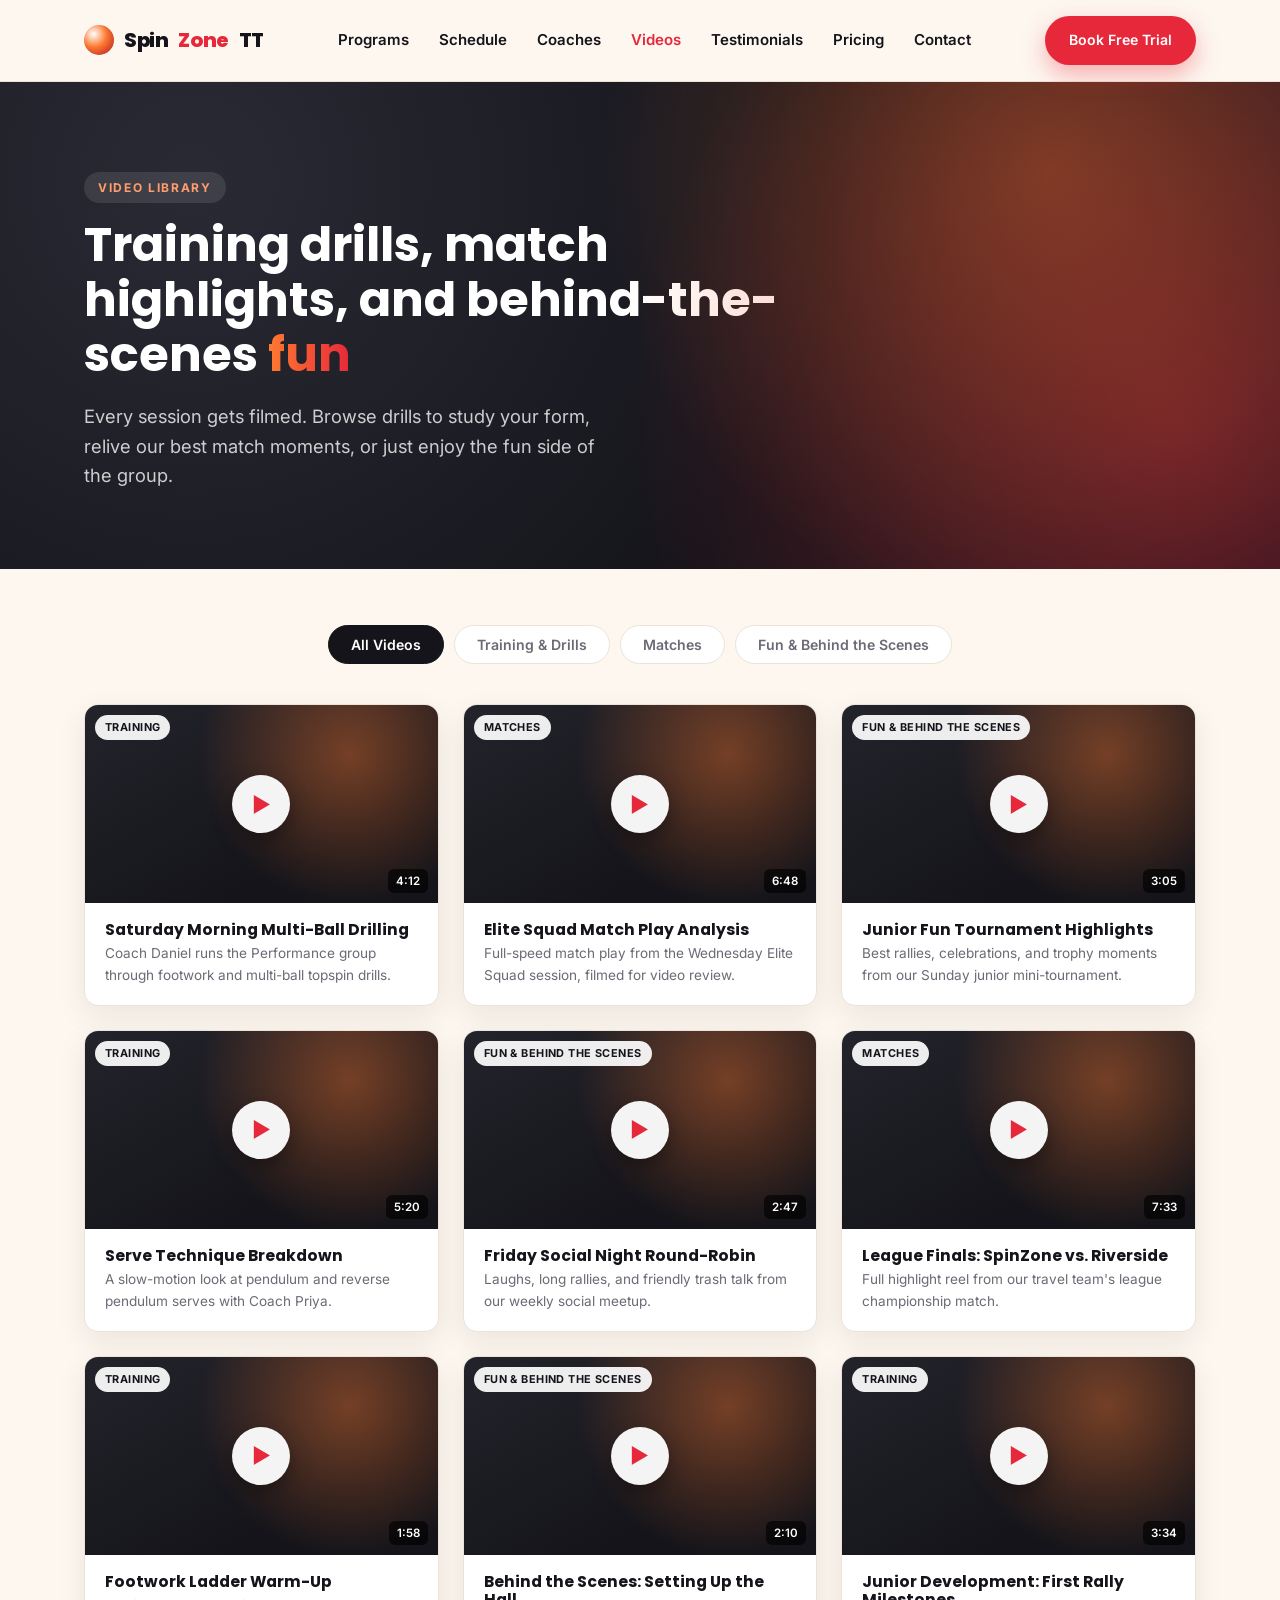
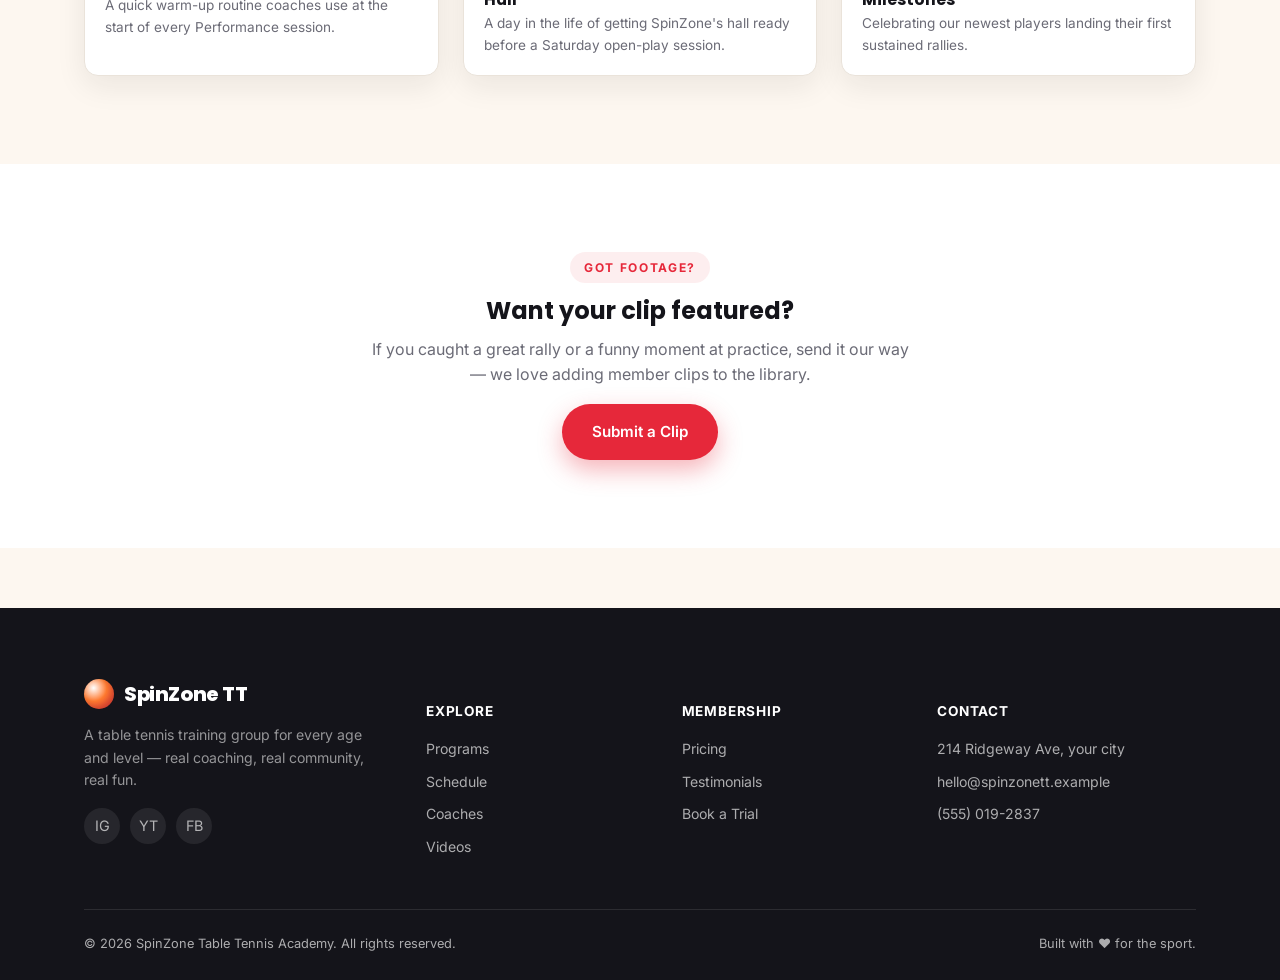
==== videos.html @ 0385227a "Add table tennis group training website Static site (no build tools) with a homepage covering hero, " ====
<!DOCTYPE html>
<html lang="en">
<head>
<meta charset="UTF-8">
<meta name="viewport" content="width=device-width, initial-scale=1.0">
<title>Training &amp; Fun Videos — SpinZone Table Tennis Academy</title>
<meta name="description" content="Watch training drills, match highlights, and behind-the-scenes fun from SpinZone Table Tennis Academy's group sessions.">
<link rel="icon" href="data:image/svg+xml,<svg xmlns=%22http://www.w3.org/2000/svg%22 viewBox=%220 0 100 100%22><circle cx=%2250%22 cy=%2250%22 r=%2245%22 fill=%22%23e6283a%22/></svg>">
<link rel="preconnect" href="https://fonts.googleapis.com">
<link href="https://fonts.googleapis.com/css2?family=Inter:wght@400;500;600;700&family=Poppins:wght@600;700;800&display=swap" rel="stylesheet">
<link rel="stylesheet" href="css/style.css">
</head>
<body>

<header class="site-header">
  <nav class="nav">
    <a href="index.html" class="brand"><span class="ball"></span>Spin<span class="hl">Zone</span> TT</a>
    <ul class="nav-links" id="navLinks">
      <li><a href="index.html#programs">Programs</a></li>
      <li><a href="index.html#schedule">Schedule</a></li>
      <li><a href="index.html#coaches">Coaches</a></li>
      <li><a href="videos.html">Videos</a></li>
      <li><a href="index.html#testimonials">Testimonials</a></li>
      <li><a href="index.html#pricing">Pricing</a></li>
      <li><a href="index.html#contact">Contact</a></li>
      <li class="mobile-cta"><a href="index.html#contact" class="btn btn-primary btn-block">Book Free Trial</a></li>
    </ul>
    <div class="nav-cta">
      <a href="index.html#contact" class="btn btn-primary">Book Free Trial</a>
      <button class="nav-toggle" id="navToggle" aria-label="Toggle menu">
        <span></span><span></span><span></span>
      </button>
    </div>
  </nav>
</header>

<section class="hero" style="padding:90px 0 60px;">
  <div class="container">
    <span class="eyebrow" style="background:rgba(255,255,255,0.1); color:#ff9d6c;">Video Library</span>
    <h1 style="font-size:clamp(2rem, 4vw, 3rem); max-width:700px;">Training drills, match highlights, and behind-the-scenes <em>fun</em></h1>
    <p class="lead">Every session gets filmed. Browse drills to study your form, relive our best match moments, or just enjoy the fun side of the group.</p>
  </div>
</section>

<section style="padding-top:56px;">
  <div class="container">
    <div class="video-tabs">
      <button class="video-tab active" data-filter="all">All Videos</button>
      <button class="video-tab" data-filter="training">Training &amp; Drills</button>
      <button class="video-tab" data-filter="matches">Matches</button>
      <button class="video-tab" data-filter="fun">Fun &amp; Behind the Scenes</button>
    </div>
    <div class="video-grid" id="videoGrid"></div>
  </div>
</section>

<section class="section-alt">
  <div class="container" style="text-align:center; max-width:600px;">
    <span class="eyebrow">Got Footage?</span>
    <h2>Want your clip featured?</h2>
    <p>If you caught a great rally or a funny moment at practice, send it our way — we love adding member clips to the library.</p>
    <a href="index.html#contact" class="btn btn-primary">Submit a Clip</a>
  </div>
</section>

<footer class="site-footer">
  <div class="container">
    <div class="footer-grid">
      <div>
        <a href="index.html" class="brand"><span class="ball"></span>SpinZone TT</a>
        <p>A table tennis training group for every age and level — real coaching, real community, real fun.</p>
        <div class="footer-social">
          <a href="#" aria-label="Instagram">IG</a>
          <a href="#" aria-label="YouTube">YT</a>
          <a href="#" aria-label="Facebook">FB</a>
        </div>
      </div>
      <div class="footer-col">
        <h5>Explore</h5>
        <ul>
          <li><a href="index.html#programs">Programs</a></li>
          <li><a href="index.html#schedule">Schedule</a></li>
          <li><a href="index.html#coaches">Coaches</a></li>
          <li><a href="videos.html">Videos</a></li>
        </ul>
      </div>
      <div class="footer-col">
        <h5>Membership</h5>
        <ul>
          <li><a href="index.html#pricing">Pricing</a></li>
          <li><a href="index.html#testimonials">Testimonials</a></li>
          <li><a href="index.html#contact">Book a Trial</a></li>
        </ul>
      </div>
      <div class="footer-col">
        <h5>Contact</h5>
        <ul>
          <li>214 Ridgeway Ave, your city</li>
          <li>hello@spinzonett.example</li>
          <li>(555) 019-2837</li>
        </ul>
      </div>
    </div>
    <div class="footer-bottom">
      <span>© <span id="year"></span> SpinZone Table Tennis Academy. All rights reserved.</span>
      <span>Built with ♥ for the sport.</span>
    </div>
  </div>
</footer>

<!-- Lightbox -->
<div class="lightbox" id="lightbox">
  <div class="lightbox-inner">
    <div class="lightbox-frame" id="lightboxFrame"></div>
    <div class="lightbox-caption">
      <button class="lightbox-close" id="lightboxClose">✕</button>
      <h4 id="lightboxTitle"></h4>
      <p id="lightboxDesc"></p>
    </div>
  </div>
</div>

<script src="js/videos-data.js"></script>
<script src="js/main.js"></script>
</body>
</html>
---- css/style.css ----
/* =========================================================
   SpinZone Table Tennis Academy — stylesheet
   Color system:
     --red     : primary brand / paddle red
     --black   : ink / headings / footer
     --orange  : accent / ball orange
     --cream   : soft background
========================================================= */

:root {
  --red: #e6283a;
  --red-dark: #b81c2b;
  --black: #14141a;
  --charcoal: #23232b;
  --orange: #ff7a30;
  --cream: #fdf7f0;
  --gray: #6b6b76;
  --line: #eae3da;
  --white: #ffffff;

  --radius: 14px;
  --shadow: 0 10px 30px rgba(20, 20, 26, 0.08);
  --shadow-lg: 0 20px 50px rgba(20, 20, 26, 0.16);

  --container: 1160px;
  --transition: 0.25s ease;
}

* { box-sizing: border-box; }
html { scroll-behavior: smooth; }

body {
  margin: 0;
  font-family: 'Inter', -apple-system, BlinkMacSystemFont, 'Segoe UI', sans-serif;
  color: var(--black);
  background: var(--cream);
  line-height: 1.6;
  -webkit-font-smoothing: antialiased;
}

h1, h2, h3, h4 {
  font-family: 'Poppins', 'Inter', sans-serif;
  font-weight: 700;
  line-height: 1.15;
  margin: 0 0 0.5em;
}

p { margin: 0 0 1em; color: var(--gray); }
a { color: inherit; text-decoration: none; }
img { max-width: 100%; display: block; }
ul { list-style: none; margin: 0; padding: 0; }
button { font-family: inherit; cursor: pointer; }

.container {
  width: 100%;
  max-width: var(--container);
  margin: 0 auto;
  padding: 0 24px;
}

.eyebrow {
  display: inline-block;
  font-size: 0.75rem;
  font-weight: 700;
  letter-spacing: 0.14em;
  text-transform: uppercase;
  color: var(--red);
  background: rgba(230, 40, 58, 0.08);
  padding: 6px 14px;
  border-radius: 999px;
  margin-bottom: 14px;
}

.section-head {
  max-width: 640px;
  margin: 0 auto 48px;
  text-align: center;
}
.section-head h2 { font-size: clamp(1.7rem, 3vw, 2.4rem); }
.section-head p { font-size: 1.05rem; }

section { padding: 88px 0; }
.section-alt { background: var(--white); }

/* ---------- Buttons ---------- */
.btn {
  display: inline-flex;
  align-items: center;
  justify-content: center;
  gap: 8px;
  padding: 14px 28px;
  border-radius: 999px;
  font-weight: 600;
  font-size: 0.95rem;
  border: 2px solid transparent;
  transition: transform var(--transition), box-shadow var(--transition), background var(--transition), color var(--transition);
  white-space: nowrap;
}
.btn:active { transform: translateY(1px); }

.btn-primary {
  background: var(--red);
  color: var(--white);
  box-shadow: 0 10px 24px rgba(230, 40, 58, 0.35);
}
.btn-primary:hover { background: var(--red-dark); transform: translateY(-2px); box-shadow: 0 14px 30px rgba(230, 40, 58, 0.4); }

.btn-outline {
  background: transparent;
  border-color: rgba(255,255,255,0.6);
  color: var(--white);
}
.btn-outline:hover { background: rgba(255,255,255,0.12); transform: translateY(-2px); }

.btn-dark {
  background: var(--black);
  color: var(--white);
}
.btn-dark:hover { background: var(--charcoal); transform: translateY(-2px); }

.btn-block { width: 100%; }

/* ---------- Header / Nav ---------- */
.site-header {
  position: sticky;
  top: 0;
  z-index: 500;
  background: rgba(253, 247, 240, 0.9);
  backdrop-filter: blur(10px);
  border-bottom: 1px solid var(--line);
}

.nav {
  display: flex;
  align-items: center;
  justify-content: space-between;
  padding: 16px 24px;
  max-width: var(--container);
  margin: 0 auto;
}

.brand {
  display: flex;
  align-items: center;
  gap: 10px;
  font-family: 'Poppins', sans-serif;
  font-weight: 800;
  font-size: 1.25rem;
  letter-spacing: -0.02em;
}
.brand .ball {
  width: 30px; height: 30px;
  border-radius: 50%;
  background: radial-gradient(circle at 32% 30%, #fff 0%, var(--orange) 45%, var(--red) 100%);
  box-shadow: inset -3px -3px 6px rgba(0,0,0,0.15);
  flex-shrink: 0;
}
.brand span.hl { color: var(--red); }

.nav-links {
  display: flex;
  align-items: center;
  gap: 30px;
}
.nav-links a {
  font-weight: 600;
  font-size: 0.94rem;
  color: var(--black);
  position: relative;
  padding: 4px 0;
}
.nav-links a.active,
.nav-links a:hover { color: var(--red); }

.nav-cta { display: flex; align-items: center; gap: 14px; }
.nav-cta .btn { padding: 11px 22px; font-size: 0.88rem; }

.nav-toggle {
  display: none;
  background: none;
  border: none;
  flex-direction: column;
  gap: 5px;
  padding: 6px;
}
.nav-toggle span {
  width: 24px; height: 2px; background: var(--black); border-radius: 2px;
}

.nav-links .mobile-cta { display: none; }

/* ---------- Hero ---------- */
.hero {
  position: relative;
  overflow: hidden;
  background: radial-gradient(circle at 15% 20%, #2a2a35 0%, var(--black) 55%);
  color: var(--white);
  padding: 120px 0 100px;
}
.hero::before {
  content: "";
  position: absolute;
  inset: 0;
  background-image:
    radial-gradient(circle at 82% 18%, rgba(255,122,48,0.35), transparent 40%),
    radial-gradient(circle at 92% 70%, rgba(230,40,58,0.4), transparent 45%);
  pointer-events: none;
}
.hero-grid {
  position: relative;
  display: grid;
  grid-template-columns: 1.1fr 0.9fr;
  gap: 50px;
  align-items: center;
}
.hero h1 {
  font-size: clamp(2.4rem, 5vw, 3.6rem);
  margin-bottom: 20px;
}
.hero h1 em {
  font-style: normal;
  background: linear-gradient(90deg, var(--orange), var(--red));
  -webkit-background-clip: text;
  background-clip: text;
  color: transparent;
}
.hero p.lead {
  font-size: 1.15rem;
  color: rgba(255,255,255,0.78);
  max-width: 520px;
}
.hero-actions {
  display: flex;
  gap: 16px;
  margin-top: 32px;
  flex-wrap: wrap;
}
.hero-stats {
  display: flex;
  gap: 34px;
  margin-top: 48px;
  flex-wrap: wrap;
}
.hero-stats div strong {
  display: block;
  font-family: 'Poppins', sans-serif;
  font-size: 1.7rem;
  color: var(--white);
}
.hero-stats div span {
  font-size: 0.82rem;
  color: rgba(255,255,255,0.6);
  text-transform: uppercase;
  letter-spacing: 0.06em;
}

.hero-visual {
  position: relative;
  aspect-ratio: 4/5;
  border-radius: 24px;
  background:
    linear-gradient(160deg, rgba(255,122,48,0.9), rgba(230,40,58,0.85)),
    repeating-linear-gradient(45deg, rgba(255,255,255,0.05) 0 2px, transparent 2px 10px);
  box-shadow: var(--shadow-lg);
  display: flex;
  align-items: flex-end;
  padding: 26px;
  overflow: hidden;
}
.hero-visual .table-lines {
  position: absolute; inset: 18px;
  border: 3px solid rgba(255,255,255,0.55);
  border-radius: 10px;
}
.hero-visual .table-lines::after {
  content: "";
  position: absolute; left: 50%; top: 0; bottom: 0;
  width: 3px; background: rgba(255,255,255,0.55); transform: translateX(-50%);
}
.hero-visual .net {
  position: absolute; left: 12px; right: 12px; top: 50%;
  height: 34px; transform: translateY(-50%);
  background: repeating-linear-gradient(90deg, rgba(255,255,255,0.5) 0 2px, transparent 2px 8px);
  border-top: 2px solid rgba(255,255,255,0.7);
  border-bottom: 2px solid rgba(255,255,255,0.7);
}
.hero-visual .play-badge {
  position: relative;
  z-index: 2;
  display: flex;
  align-items: center;
  gap: 12px;
  background: rgba(20,20,26,0.55);
  backdrop-filter: blur(6px);
  padding: 12px 18px;
  border-radius: 999px;
  color: var(--white);
  font-weight: 600;
  font-size: 0.9rem;
}
.hero-visual .play-badge .dot {
  width: 34px; height: 34px; border-radius: 50%;
  background: var(--white); color: var(--red);
  display: flex; align-items: center; justify-content: center;
  flex-shrink: 0;
}

/* ---------- Marquee / logos strip ---------- */
.strip {
  background: var(--black);
  color: rgba(255,255,255,0.55);
  padding: 18px 0;
  font-size: 0.82rem;
  letter-spacing: 0.08em;
  text-transform: uppercase;
  text-align: center;
}

/* ---------- Cards grid (Programs) ---------- */
.grid-3 {
  display: grid;
  grid-template-columns: repeat(3, 1fr);
  gap: 26px;
}
.grid-2 {
  display: grid;
  grid-template-columns: repeat(2, 1fr);
  gap: 26px;
}
.grid-4 {
  display: grid;
  grid-template-columns: repeat(4, 1fr);
  gap: 22px;
}

.card {
  background: var(--white);
  border-radius: var(--radius);
  padding: 30px;
  box-shadow: var(--shadow);
  border: 1px solid var(--line);
  transition: transform var(--transition), box-shadow var(--transition);
}
.card:hover { transform: translateY(-6px); box-shadow: var(--shadow-lg); }

.program-card .icon {
  width: 52px; height: 52px;
  border-radius: 14px;
  background: linear-gradient(135deg, var(--orange), var(--red));
  display: flex; align-items: center; justify-content: center;
  color: var(--white);
  margin-bottom: 18px;
  font-size: 1.4rem;
}
.program-card h3 { font-size: 1.15rem; }
.program-card .tag {
  display: inline-block;
  font-size: 0.72rem;
  font-weight: 700;
  color: var(--red);
  background: rgba(230,40,58,0.08);
  padding: 4px 10px;
  border-radius: 999px;
  margin-bottom: 14px;
  text-transform: uppercase;
  letter-spacing: 0.05em;
}
.program-card ul { margin-top: 14px; }
.program-card li {
  display: flex; align-items: flex-start; gap: 8px;
  font-size: 0.9rem; color: var(--gray); margin-bottom: 8px;
}
.program-card li::before { content: "\2713"; color: var(--red); font-weight: 700; }

/* ---------- Features ---------- */
.feature {
  display: flex;
  gap: 18px;
  align-items: flex-start;
}
.feature .icon {
  width: 46px; height: 46px; flex-shrink: 0;
  border-radius: 12px;
  background: var(--black);
  color: var(--orange);
  display: flex; align-items: center; justify-content: center;
  font-size: 1.2rem;
}
.feature h4 { font-size: 1.02rem; margin-bottom: 4px; }
.feature p { font-size: 0.92rem; margin-bottom: 0; }

/* ---------- Schedule ---------- */
.schedule-table {
  width: 100%;
  border-collapse: collapse;
  background: var(--white);
  border-radius: var(--radius);
  overflow: hidden;
  box-shadow: var(--shadow);
}
.schedule-table th, .schedule-table td {
  padding: 16px 18px;
  text-align: left;
  border-bottom: 1px solid var(--line);
  font-size: 0.92rem;
}
.schedule-table th {
  background: var(--black);
  color: var(--white);
  font-weight: 600;
  font-size: 0.8rem;
  text-transform: uppercase;
  letter-spacing: 0.05em;
}
.schedule-table tr:last-child td { border-bottom: none; }
.schedule-table td.level {
  font-weight: 600;
}
.badge {
  display: inline-block;
  font-size: 0.72rem;
  font-weight: 700;
  padding: 3px 10px;
  border-radius: 999px;
}
.badge.beg { background: rgba(76,175,110,0.12); color: #2e8b57; }
.badge.int { background: rgba(255,122,48,0.14); color: var(--orange); }
.badge.adv { background: rgba(230,40,58,0.12); color: var(--red); }
.badge.all { background: rgba(20,20,26,0.08); color: var(--black); }

/* ---------- Coaches ---------- */
.coach-card { text-align: center; }
.coach-photo {
  width: 100%;
  aspect-ratio: 1;
  border-radius: 16px;
  margin-bottom: 18px;
  background: linear-gradient(150deg, var(--charcoal), var(--black));
  display: flex; align-items: center; justify-content: center;
  color: rgba(255,255,255,0.7);
  font-family: 'Poppins', sans-serif;
  font-size: 2.2rem;
  font-weight: 700;
  position: relative;
  overflow: hidden;
}
.coach-photo::after {
  content: "";
  position: absolute; inset: 0;
  background: radial-gradient(circle at 70% 20%, rgba(255,122,48,0.35), transparent 55%);
}
.coach-card h3 { font-size: 1.05rem; margin-bottom: 2px; }
.coach-role { color: var(--red); font-weight: 600; font-size: 0.85rem; margin-bottom: 10px; display: block; }
.coach-card p { font-size: 0.88rem; }

/* ---------- Video Gallery ---------- */
.video-tabs {
  display: flex;
  justify-content: center;
  gap: 10px;
  flex-wrap: wrap;
  margin-bottom: 40px;
}
.video-tab {
  padding: 10px 22px;
  border-radius: 999px;
  background: var(--white);
  border: 1px solid var(--line);
  font-weight: 600;
  font-size: 0.88rem;
  color: var(--gray);
  transition: all var(--transition);
}
.video-tab.active, .video-tab:hover {
  background: var(--black);
  color: var(--white);
  border-color: var(--black);
}

.video-grid {
  display: grid;
  grid-template-columns: repeat(3, 1fr);
  gap: 24px;
}
.video-card {
  background: var(--white);
  border-radius: var(--radius);
  overflow: hidden;
  box-shadow: var(--shadow);
  border: 1px solid var(--line);
  cursor: pointer;
  transition: transform var(--transition), box-shadow var(--transition);
}
.video-card:hover { transform: translateY(-6px); box-shadow: var(--shadow-lg); }
.video-thumb {
  position: relative;
  aspect-ratio: 16/9;
  background: linear-gradient(150deg, var(--charcoal) 0%, var(--black) 70%);
  display: flex; align-items: center; justify-content: center;
  overflow: hidden;
}
.video-thumb img { width: 100%; height: 100%; object-fit: cover; position: absolute; inset: 0; }
.video-thumb::before {
  content: "";
  position: absolute; inset: 0;
  background: radial-gradient(circle at 75% 25%, rgba(255,122,48,0.4), transparent 50%);
}
.play-btn {
  position: relative; z-index: 2;
  width: 58px; height: 58px;
  border-radius: 50%;
  background: rgba(255,255,255,0.95);
  color: var(--red);
  display: flex; align-items: center; justify-content: center;
  font-size: 1.3rem;
  box-shadow: 0 8px 20px rgba(0,0,0,0.35);
  transition: transform var(--transition);
}
.video-card:hover .play-btn { transform: scale(1.1); }
.video-duration {
  position: absolute; bottom: 10px; right: 10px; z-index: 2;
  background: rgba(0,0,0,0.65);
  color: var(--white);
  font-size: 0.72rem;
  font-weight: 600;
  padding: 3px 8px;
  border-radius: 6px;
}
.video-cat {
  position: absolute; top: 10px; left: 10px; z-index: 2;
  font-size: 0.68rem;
  font-weight: 700;
  text-transform: uppercase;
  letter-spacing: 0.04em;
  padding: 4px 10px;
  border-radius: 999px;
  background: rgba(255,255,255,0.92);
  color: var(--black);
}
.video-info { padding: 18px 20px; }
.video-info h4 { font-size: 0.98rem; margin-bottom: 4px; }
.video-info p { font-size: 0.85rem; margin-bottom: 0; }

.section-cta { text-align: center; margin-top: 44px; }

/* Lightbox */
.lightbox {
  position: fixed; inset: 0; z-index: 1000;
  background: rgba(10,10,14,0.9);
  display: none;
  align-items: center;
  justify-content: center;
  padding: 24px;
}
.lightbox.open { display: flex; }
.lightbox-inner {
  width: 100%;
  max-width: 900px;
}
.lightbox-frame {
  position: relative;
  width: 100%;
  aspect-ratio: 16/9;
  background: var(--black);
  border-radius: 12px;
  overflow: hidden;
}
.lightbox-frame iframe, .lightbox-frame video {
  width: 100%; height: 100%; border: 0; display: block;
}
.lightbox-caption { color: var(--white); padding: 16px 4px; text-align: center; }
.lightbox-caption h4 { margin-bottom: 4px; }
.lightbox-caption p { color: rgba(255,255,255,0.65); margin-bottom: 0; }
.lightbox-close {
  position: absolute; top: -46px; right: 0;
  background: rgba(255,255,255,0.12);
  color: var(--white);
  border: none;
  width: 38px; height: 38px;
  border-radius: 50%;
  font-size: 1.1rem;
}

/* ---------- Testimonials ---------- */
.testi-card {
  background: var(--white);
  border-radius: var(--radius);
  padding: 30px;
  border: 1px solid var(--line);
  box-shadow: var(--shadow);
}
.testi-stars { color: var(--orange); letter-spacing: 2px; margin-bottom: 12px; }
.testi-card p.quote { color: var(--black); font-size: 0.98rem; font-style: italic; }
.testi-person { display: flex; align-items: center; gap: 12px; margin-top: 16px; }
.testi-avatar {
  width: 42px; height: 42px; border-radius: 50%;
  background: linear-gradient(135deg, var(--orange), var(--red));
  color: var(--white); font-weight: 700; font-family: 'Poppins', sans-serif;
  display: flex; align-items: center; justify-content: center; font-size: 0.9rem;
}
.testi-person strong { display: block; font-size: 0.9rem; }
.testi-person span { font-size: 0.78rem; color: var(--gray); }

/* ---------- Pricing ---------- */
.price-card { text-align: center; position: relative; }
.price-card.featured {
  border: 2px solid var(--red);
  transform: scale(1.03);
}
.price-card.featured::before {
  content: "Most Popular";
  position: absolute; top: -13px; left: 50%; transform: translateX(-50%);
  background: var(--red); color: var(--white);
  font-size: 0.7rem; font-weight: 700; letter-spacing: 0.05em;
  padding: 5px 14px; border-radius: 999px;
  text-transform: uppercase;
}
.price-card h3 { font-size: 1.1rem; color: var(--gray); font-weight: 600; }
.price-amount {
  font-family: 'Poppins', sans-serif;
  font-size: 2.4rem; font-weight: 800; margin: 6px 0 4px;
}
.price-amount span { font-size: 0.95rem; font-weight: 500; color: var(--gray); }
.price-card ul { text-align: left; margin: 22px 0; }
.price-card li {
  display: flex; gap: 8px; align-items: flex-start;
  font-size: 0.9rem; color: var(--gray); margin-bottom: 10px;
}
.price-card li::before { content: "\2713"; color: var(--red); font-weight: 700; }

/* ---------- FAQ ---------- */
.faq-item {
  background: var(--white);
  border: 1px solid var(--line);
  border-radius: 12px;
  margin-bottom: 12px;
  overflow: hidden;
}
.faq-q {
  width: 100%;
  display: flex;
  justify-content: space-between;
  align-items: center;
  padding: 18px 22px;
  background: none;
  border: none;
  font-weight: 600;
  font-size: 0.98rem;
  text-align: left;
}
.faq-q .plus { transition: transform var(--transition); color: var(--red); font-size: 1.2rem; }
.faq-item.open .faq-q .plus { transform: rotate(45deg); }
.faq-a {
  max-height: 0;
  overflow: hidden;
  transition: max-height var(--transition);
  padding: 0 22px;
}
.faq-item.open .faq-a { max-height: 220px; padding-bottom: 20px; }
.faq-a p { margin-bottom: 0; font-size: 0.9rem; }

/* ---------- Contact ---------- */
.contact-wrap {
  display: grid;
  grid-template-columns: 1fr 1fr;
  gap: 50px;
  align-items: start;
}
.contact-info .feature { margin-bottom: 26px; }
.form-group { margin-bottom: 18px; }
.form-group label {
  display: block; font-size: 0.85rem; font-weight: 600; margin-bottom: 6px;
}
.form-group input, .form-group select, .form-group textarea {
  width: 100%;
  padding: 13px 16px;
  border-radius: 10px;
  border: 1px solid var(--line);
  background: var(--white);
  font-family: inherit;
  font-size: 0.94rem;
  color: var(--black);
}
.form-group input:focus, .form-group select:focus, .form-group textarea:focus {
  outline: none;
  border-color: var(--red);
  box-shadow: 0 0 0 3px rgba(230,40,58,0.12);
}
.form-row { display: grid; grid-template-columns: 1fr 1fr; gap: 16px; }
.form-note { font-size: 0.8rem; color: var(--gray); margin-top: 10px; }
#formStatus { font-size: 0.9rem; font-weight: 600; margin-top: 12px; display: none; }
#formStatus.show { display: block; color: #2e8b57; }

/* ---------- CTA band ---------- */
.cta-band {
  background: linear-gradient(120deg, var(--red), var(--orange));
  color: var(--white);
  text-align: center;
  border-radius: 24px;
  padding: 60px 40px;
  margin: 0 24px;
}
.cta-band h2 { font-size: clamp(1.6rem, 3vw, 2.2rem); }
.cta-band p { color: rgba(255,255,255,0.85); max-width: 480px; margin-left: auto; margin-right: auto; }
.cta-band .btn { margin-top: 10px; }

/* ---------- Footer ---------- */
.site-footer {
  background: var(--black);
  color: rgba(255,255,255,0.65);
  padding: 70px 0 26px;
  margin-top: 60px;
}
.footer-grid {
  display: grid;
  grid-template-columns: 1.4fr 1fr 1fr 1.2fr;
  gap: 40px;
  padding-bottom: 40px;
  border-bottom: 1px solid rgba(255,255,255,0.1);
}
.footer-grid .brand { color: var(--white); margin-bottom: 14px; }
.footer-grid p { font-size: 0.88rem; color: rgba(255,255,255,0.55); }
.footer-col h5 {
  color: var(--white); font-size: 0.85rem; text-transform: uppercase;
  letter-spacing: 0.06em; margin-bottom: 16px;
}
.footer-col li { margin-bottom: 10px; font-size: 0.88rem; }
.footer-col a:hover { color: var(--orange); }
.footer-social { display: flex; gap: 10px; margin-top: 16px; }
.footer-social a {
  width: 36px; height: 36px; border-radius: 50%;
  background: rgba(255,255,255,0.08);
  display: flex; align-items: center; justify-content: center;
  font-size: 0.9rem;
}
.footer-social a:hover { background: var(--red); }
.footer-bottom {
  display: flex; justify-content: space-between; align-items: center;
  padding-top: 24px; font-size: 0.8rem; flex-wrap: wrap; gap: 10px;
}

/* ---------- Responsive ---------- */
@media (max-width: 980px) {
  .hero-grid { grid-template-columns: 1fr; }
  .hero-visual { max-width: 420px; margin: 0 auto; }
  .grid-3, .grid-4 { grid-template-columns: repeat(2, 1fr); }
  .contact-wrap { grid-template-columns: 1fr; }
  .footer-grid { grid-template-columns: 1fr 1fr; }
  .video-grid { grid-template-columns: repeat(2, 1fr); }
}

@media (max-width: 720px) {
  .nav-links { display: none; }
  .nav-cta .btn-primary { display: none; }
  .nav-toggle { display: flex; }
  .nav-links.open {
    display: flex;
    position: absolute;
    top: 100%; left: 0; right: 0;
    background: var(--cream);
    flex-direction: column;
    padding: 20px 24px;
    gap: 18px;
    border-bottom: 1px solid var(--line);
  }
  .nav-links .mobile-cta { display: block; margin-top: 4px; }
  .grid-3, .grid-4, .grid-2 { grid-template-columns: 1fr; }
  .video-grid { grid-template-columns: 1fr; }
  .footer-grid { grid-template-columns: 1fr; }
  .hero { padding: 90px 0 70px; }
  section { padding: 64px 0; }
  .form-row { grid-template-columns: 1fr; }
  .cta-band { margin: 0 16px; padding: 44px 24px; }
}
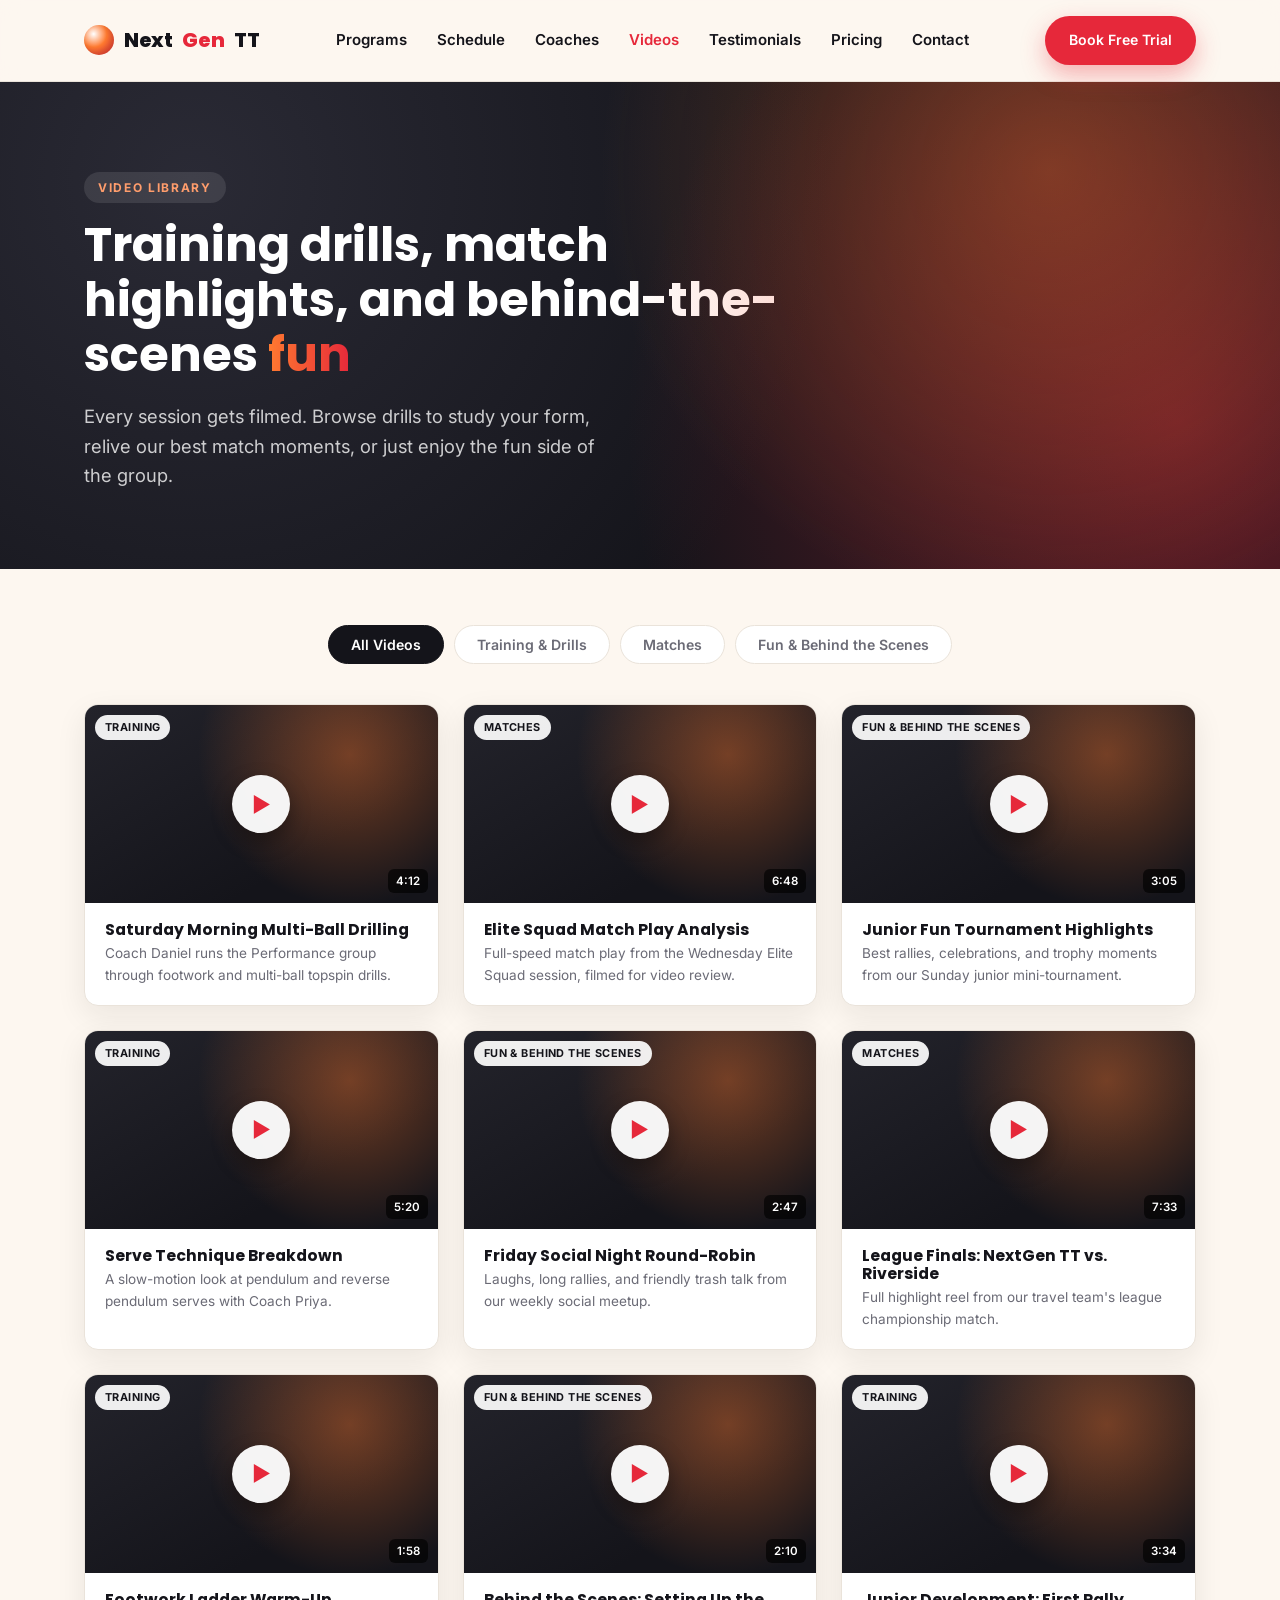
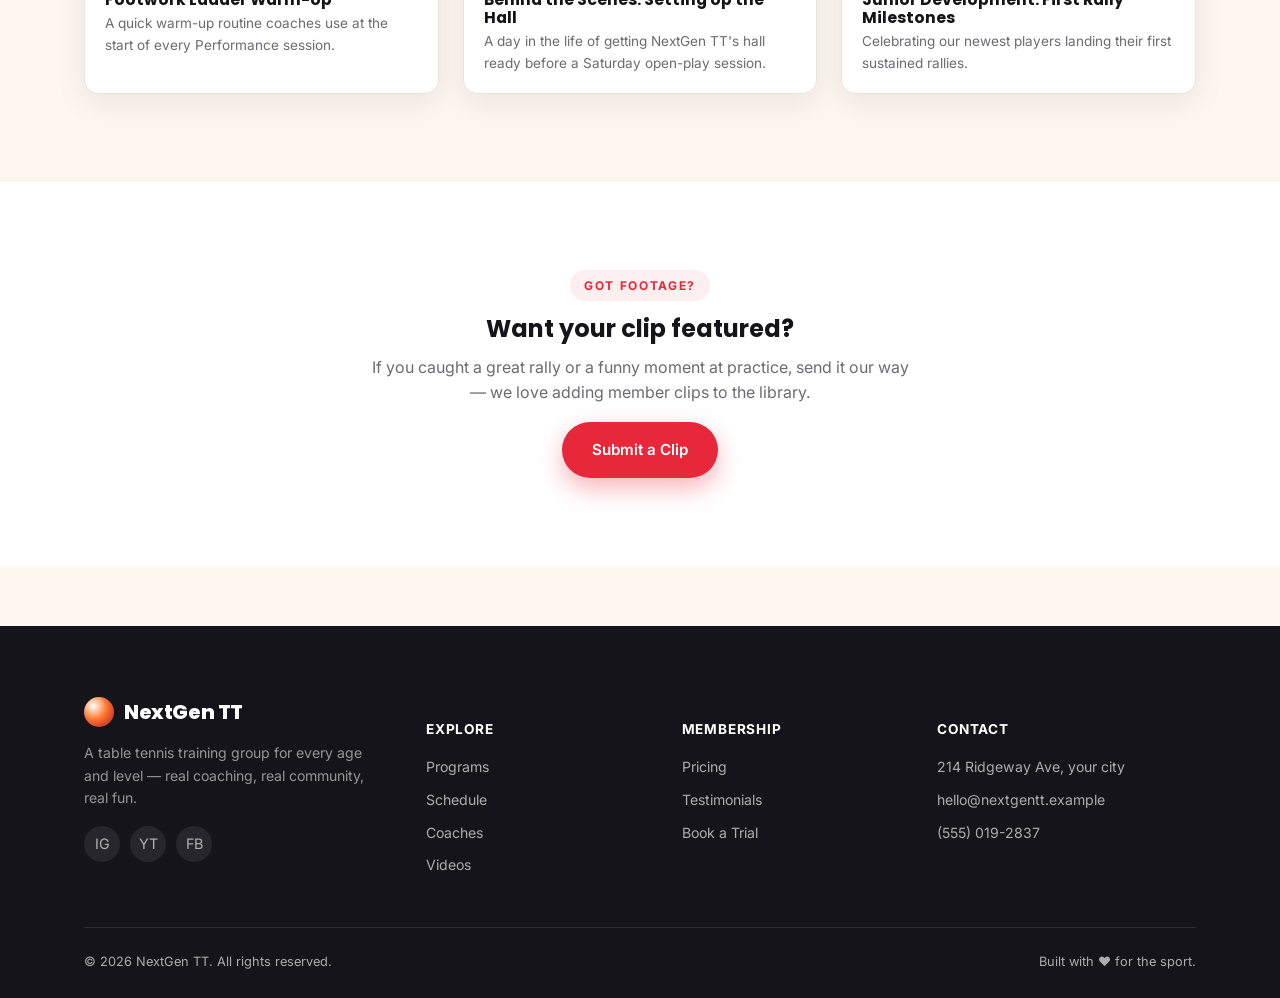
==== commit 1aa83d62: "Rename site to NextGen TT Co-Authored-By: Claude Sonnet 5 <noreply@anthropic.com> Claude-Session: ht" ====
--- a/videos.html
+++ b/videos.html
@@ -3,8 +3,8 @@
 <head>
 <meta charset="UTF-8">
 <meta name="viewport" content="width=device-width, initial-scale=1.0">
-<title>Training &amp; Fun Videos — SpinZone Table Tennis Academy</title>
-<meta name="description" content="Watch training drills, match highlights, and behind-the-scenes fun from SpinZone Table Tennis Academy's group sessions.">
+<title>Training &amp; Fun Videos — NextGen TT</title>
+<meta name="description" content="Watch training drills, match highlights, and behind-the-scenes fun from NextGen TT's group sessions.">
 <link rel="icon" href="data:image/svg+xml,<svg xmlns=%22http://www.w3.org/2000/svg%22 viewBox=%220 0 100 100%22><circle cx=%2250%22 cy=%2250%22 r=%2245%22 fill=%22%23e6283a%22/></svg>">
 <link rel="preconnect" href="https://fonts.googleapis.com">
 <link href="https://fonts.googleapis.com/css2?family=Inter:wght@400;500;600;700&family=Poppins:wght@600;700;800&display=swap" rel="stylesheet">
@@ -14,7 +14,7 @@
 
 <header class="site-header">
   <nav class="nav">
-    <a href="index.html" class="brand"><span class="ball"></span>Spin<span class="hl">Zone</span> TT</a>
+    <a href="index.html" class="brand"><span class="ball"></span>Next<span class="hl">Gen</span> TT</a>
     <ul class="nav-links" id="navLinks">
       <li><a href="index.html#programs">Programs</a></li>
       <li><a href="index.html#schedule">Schedule</a></li>
@@ -67,7 +67,7 @@
   <div class="container">
     <div class="footer-grid">
       <div>
-        <a href="index.html" class="brand"><span class="ball"></span>SpinZone TT</a>
+        <a href="index.html" class="brand"><span class="ball"></span>NextGen TT</a>
         <p>A table tennis training group for every age and level — real coaching, real community, real fun.</p>
         <div class="footer-social">
           <a href="#" aria-label="Instagram">IG</a>
@@ -96,13 +96,13 @@
         <h5>Contact</h5>
         <ul>
           <li>214 Ridgeway Ave, your city</li>
-          <li>hello@spinzonett.example</li>
+          <li>hello@nextgentt.example</li>
           <li>(555) 019-2837</li>
         </ul>
       </div>
     </div>
     <div class="footer-bottom">
-      <span>© <span id="year"></span> SpinZone Table Tennis Academy. All rights reserved.</span>
+      <span>© <span id="year"></span> NextGen TT. All rights reserved.</span>
       <span>Built with ♥ for the sport.</span>
     </div>
   </div>
--- a/css/style.css
+++ b/css/style.css
@@ -1,5 +1,5 @@
 /* =========================================================
-   SpinZone Table Tennis Academy — stylesheet
+   NextGen TT — stylesheet
    Color system:
      --red     : primary brand / paddle red
      --black   : ink / headings / footer
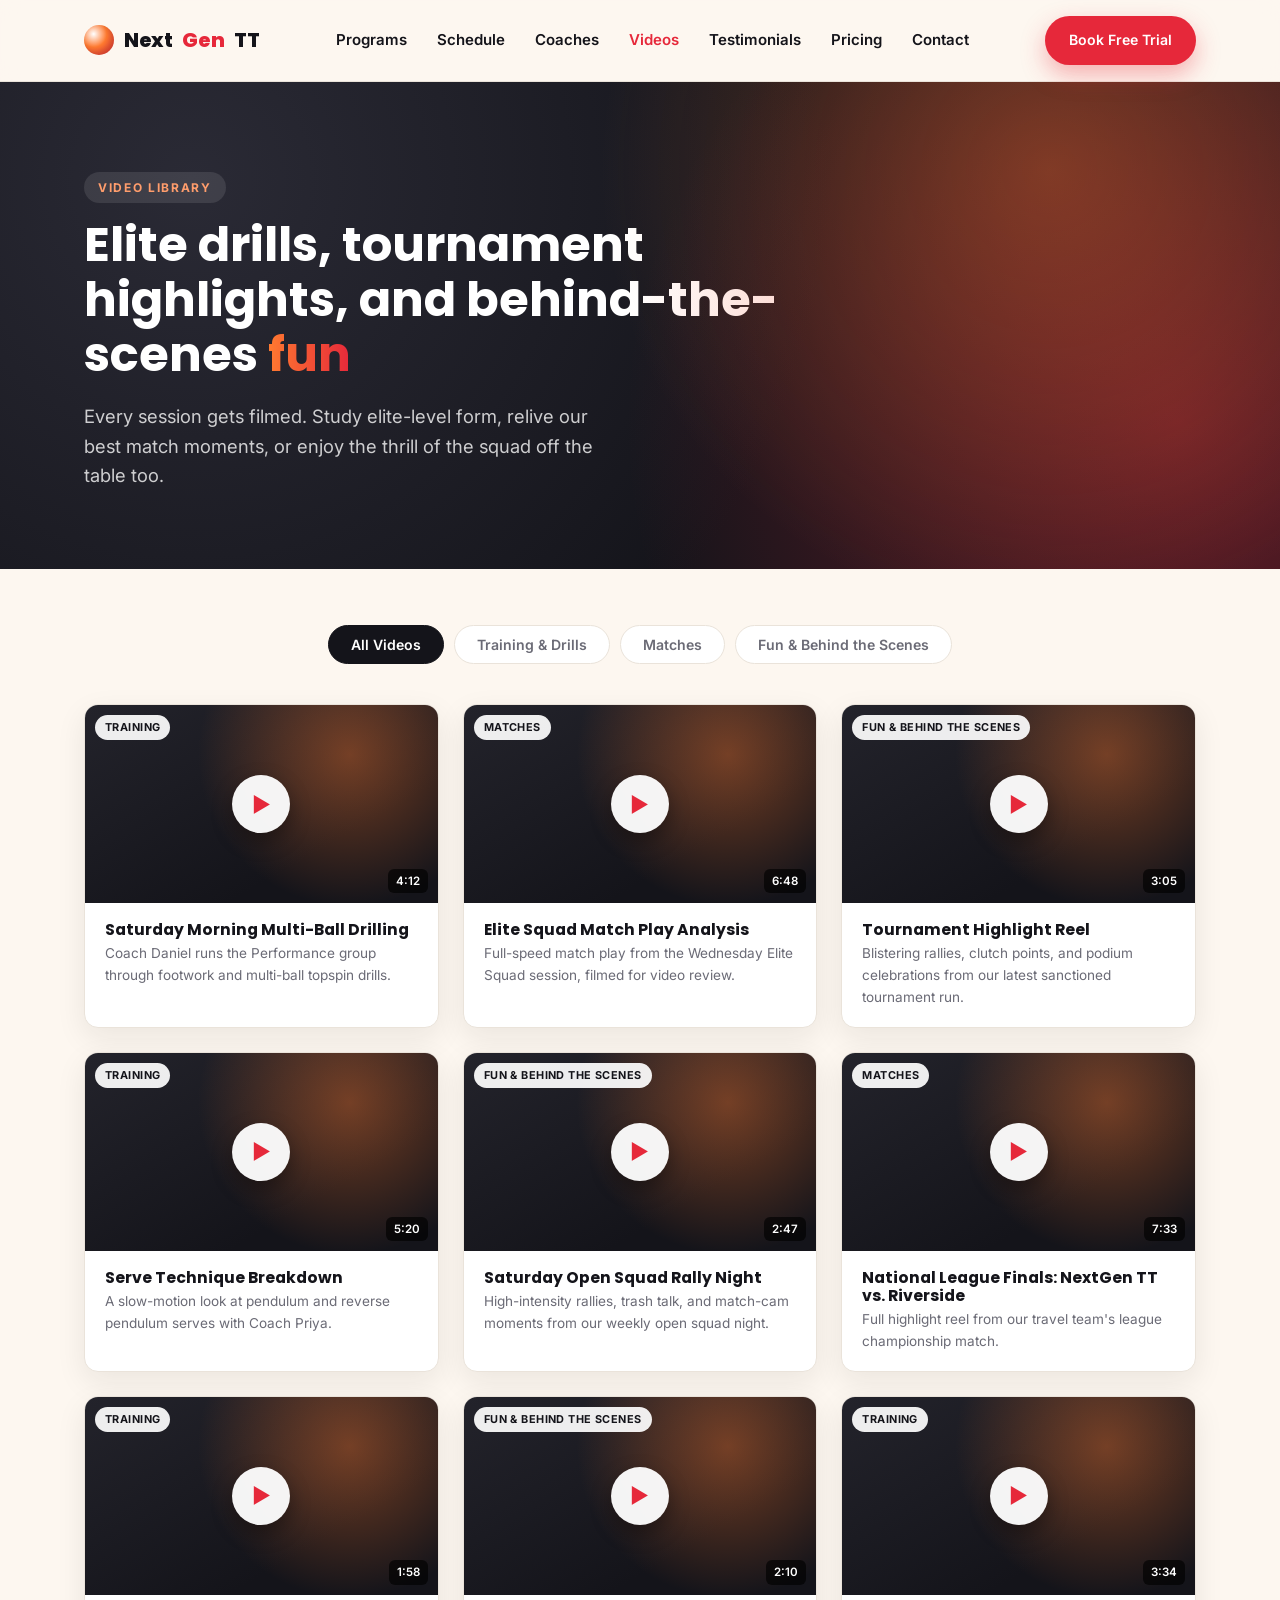
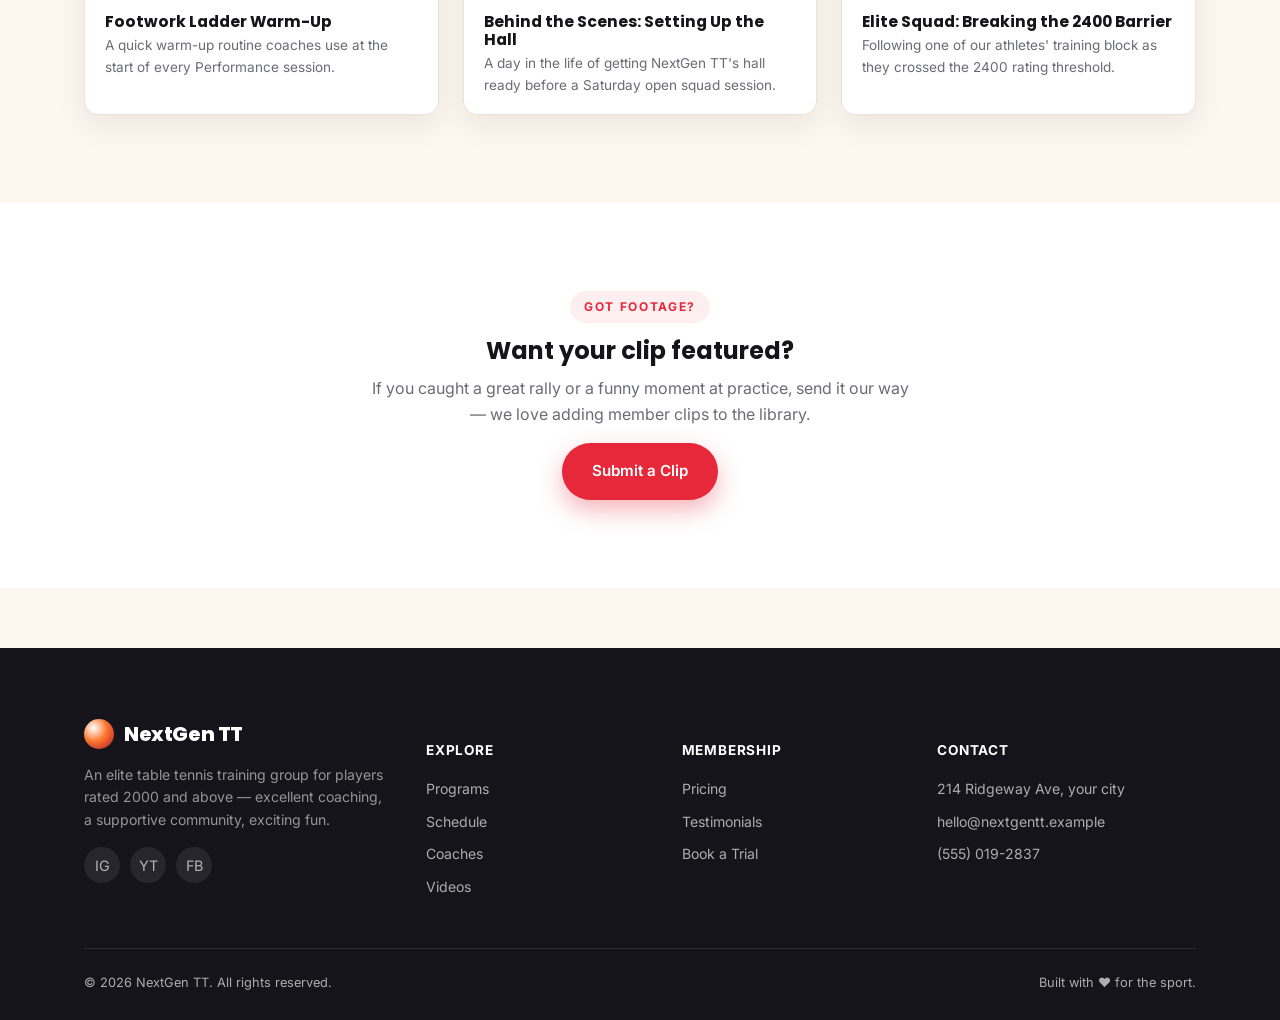
==== commit 08afb42f: "Rework site copy for elite 2000+ rated positioning Rewrite programs, schedule, coach bios, testimoni" ====
--- a/videos.html
+++ b/videos.html
@@ -4,7 +4,7 @@
 <meta charset="UTF-8">
 <meta name="viewport" content="width=device-width, initial-scale=1.0">
 <title>Training &amp; Fun Videos — NextGen TT</title>
-<meta name="description" content="Watch training drills, match highlights, and behind-the-scenes fun from NextGen TT's group sessions.">
+<meta name="description" content="Watch elite training drills, tournament highlights, and behind-the-scenes fun from NextGen TT's 2000+ rated squad.">
 <link rel="icon" href="data:image/svg+xml,<svg xmlns=%22http://www.w3.org/2000/svg%22 viewBox=%220 0 100 100%22><circle cx=%2250%22 cy=%2250%22 r=%2245%22 fill=%22%23e6283a%22/></svg>">
 <link rel="preconnect" href="https://fonts.googleapis.com">
 <link href="https://fonts.googleapis.com/css2?family=Inter:wght@400;500;600;700&family=Poppins:wght@600;700;800&display=swap" rel="stylesheet">
@@ -37,8 +37,8 @@
 <section class="hero" style="padding:90px 0 60px;">
   <div class="container">
     <span class="eyebrow" style="background:rgba(255,255,255,0.1); color:#ff9d6c;">Video Library</span>
-    <h1 style="font-size:clamp(2rem, 4vw, 3rem); max-width:700px;">Training drills, match highlights, and behind-the-scenes <em>fun</em></h1>
-    <p class="lead">Every session gets filmed. Browse drills to study your form, relive our best match moments, or just enjoy the fun side of the group.</p>
+    <h1 style="font-size:clamp(2rem, 4vw, 3rem); max-width:700px;">Elite drills, tournament highlights, and behind-the-scenes <em>fun</em></h1>
+    <p class="lead">Every session gets filmed. Study elite-level form, relive our best match moments, or enjoy the thrill of the squad off the table too.</p>
   </div>
 </section>
 
@@ -68,7 +68,7 @@
     <div class="footer-grid">
       <div>
         <a href="index.html" class="brand"><span class="ball"></span>NextGen TT</a>
-        <p>A table tennis training group for every age and level — real coaching, real community, real fun.</p>
+        <p>An elite table tennis training group for players rated 2000 and above — excellent coaching, a supportive community, exciting fun.</p>
         <div class="footer-social">
           <a href="#" aria-label="Instagram">IG</a>
           <a href="#" aria-label="YouTube">YT</a>
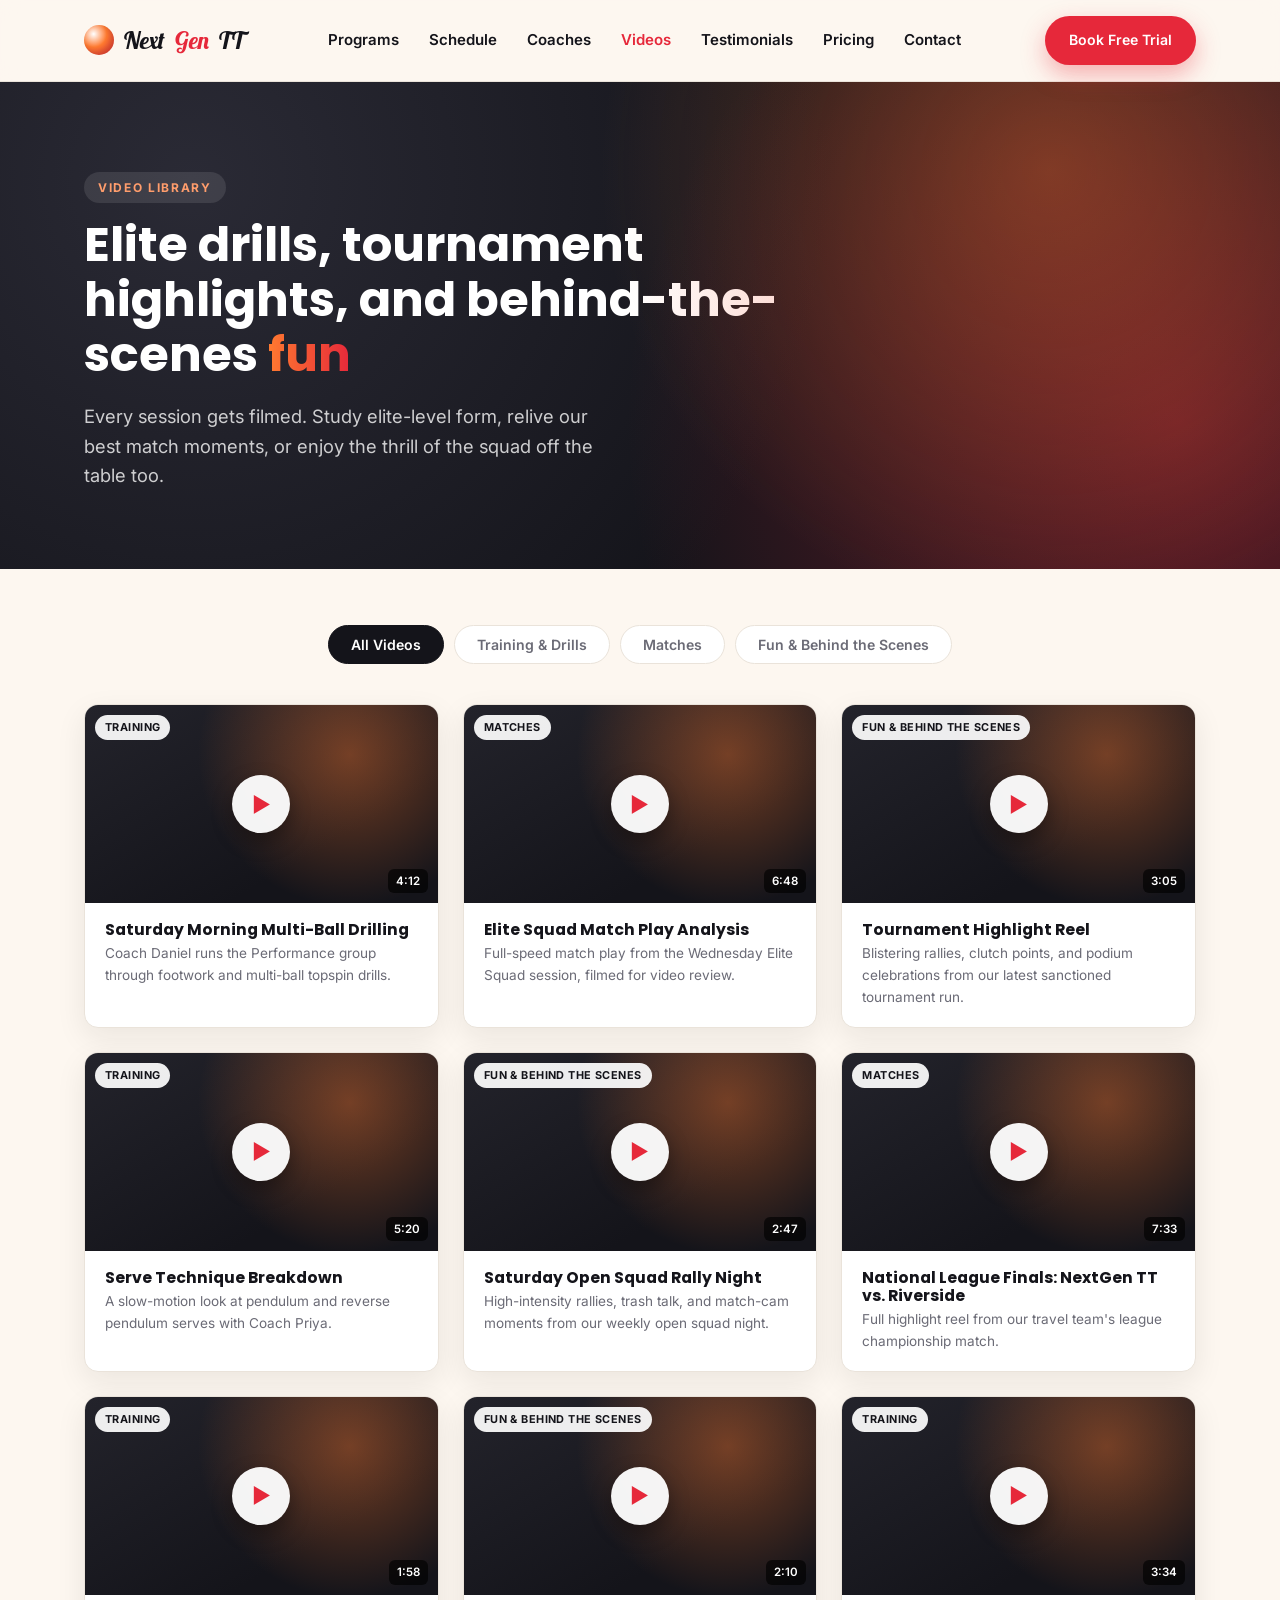
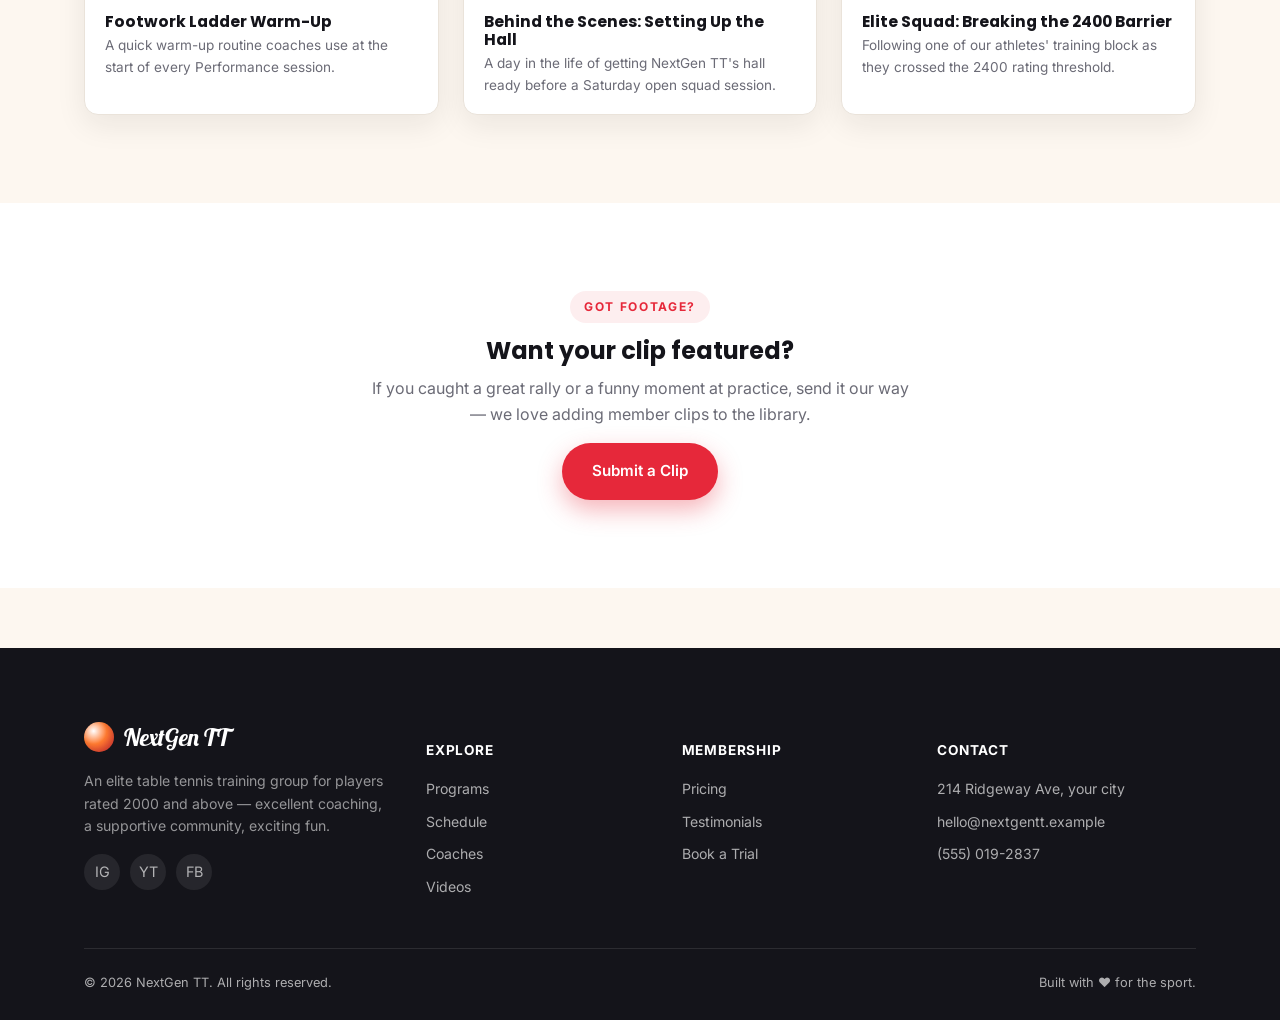
==== commit 0834deb7: "Use Lobster font for the NextGen TT logo Co-Authored-By: Claude Sonnet 5 <noreply@anthropic.com> Cla" ====
--- a/videos.html
+++ b/videos.html
@@ -7,7 +7,7 @@
 <meta name="description" content="Watch elite training drills, tournament highlights, and behind-the-scenes fun from NextGen TT's 2000+ rated squad.">
 <link rel="icon" href="data:image/svg+xml,<svg xmlns=%22http://www.w3.org/2000/svg%22 viewBox=%220 0 100 100%22><circle cx=%2250%22 cy=%2250%22 r=%2245%22 fill=%22%23e6283a%22/></svg>">
 <link rel="preconnect" href="https://fonts.googleapis.com">
-<link href="https://fonts.googleapis.com/css2?family=Inter:wght@400;500;600;700&family=Poppins:wght@600;700;800&display=swap" rel="stylesheet">
+<link href="https://fonts.googleapis.com/css2?family=Inter:wght@400;500;600;700&family=Poppins:wght@600;700;800&family=Lobster&display=swap" rel="stylesheet">
 <link rel="stylesheet" href="css/style.css">
 </head>
 <body>
--- a/css/style.css
+++ b/css/style.css
@@ -143,10 +143,10 @@
   display: flex;
   align-items: center;
   gap: 10px;
-  font-family: 'Poppins', sans-serif;
-  font-weight: 800;
-  font-size: 1.25rem;
-  letter-spacing: -0.02em;
+  font-family: 'Lobster', cursive;
+  font-weight: 400;
+  font-size: 1.5rem;
+  letter-spacing: 0;
 }
 .brand .ball {
   width: 30px; height: 30px;
